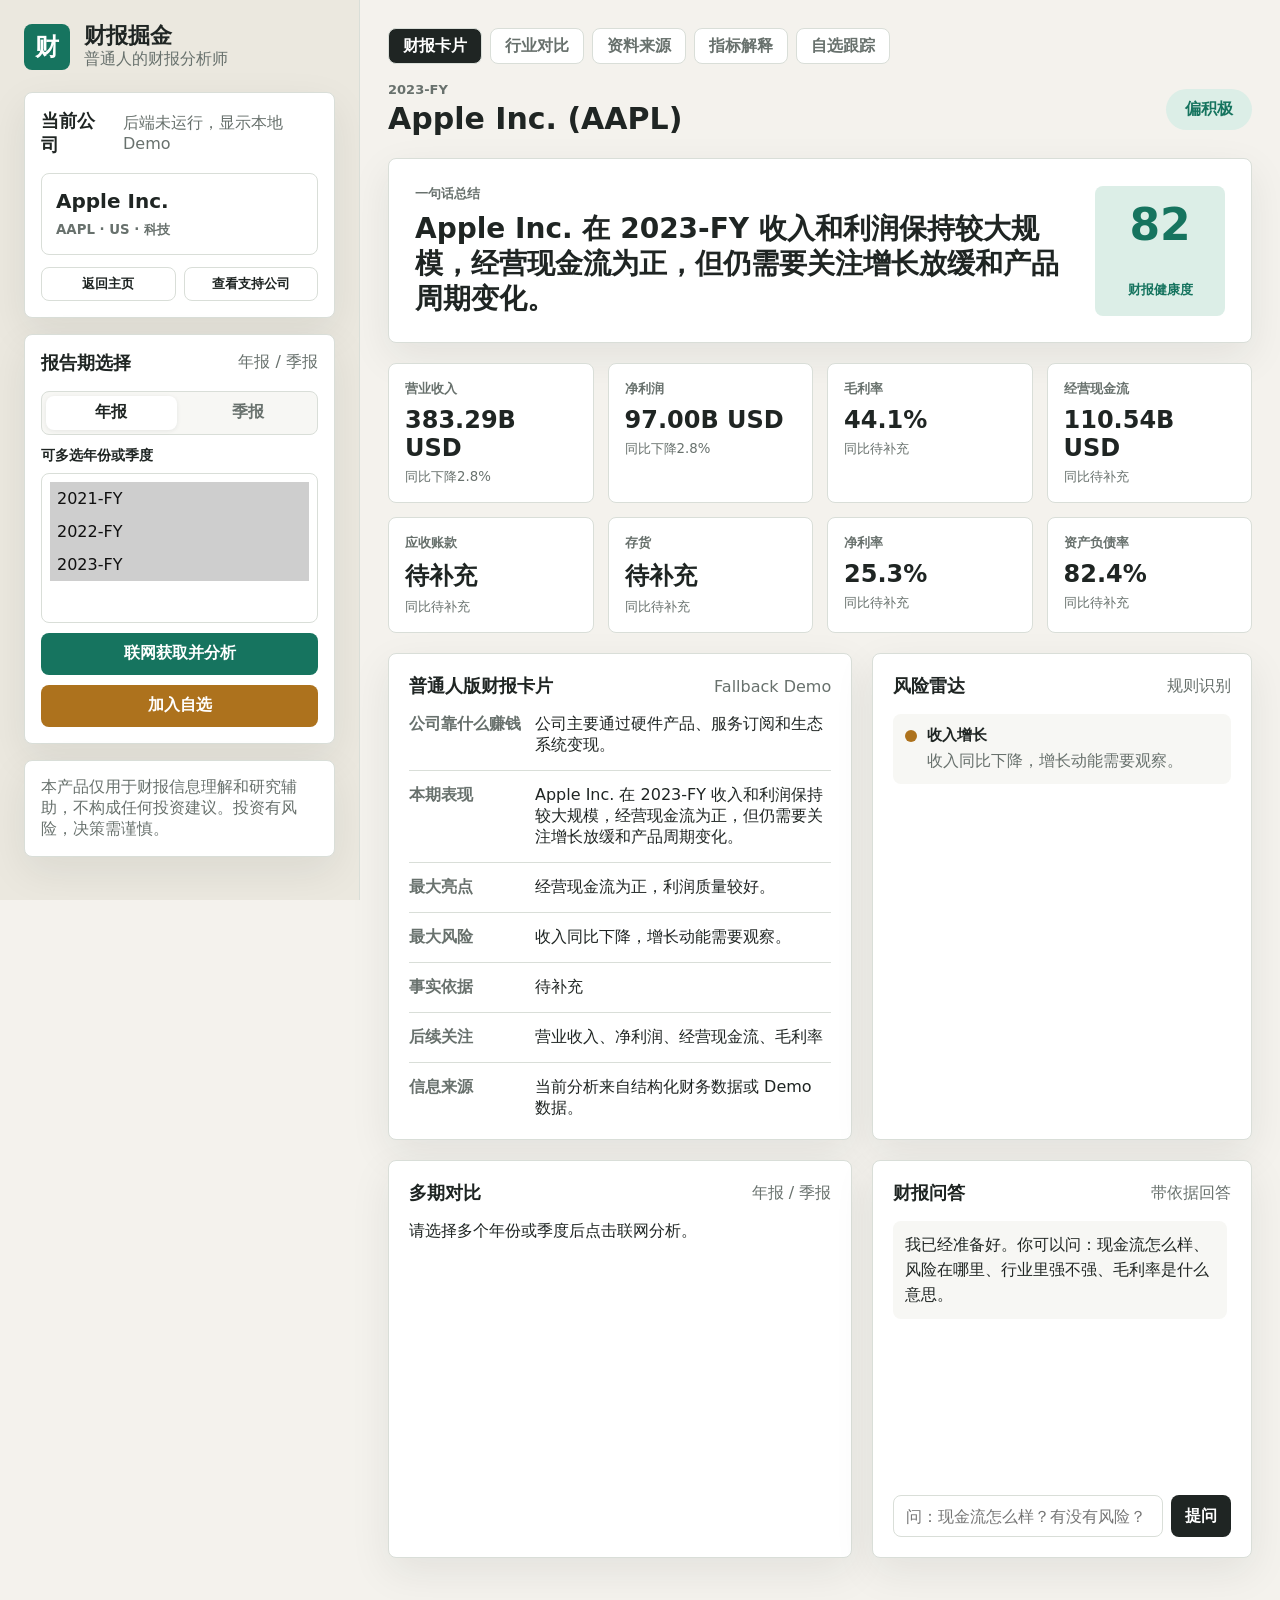
==== app/index.html @ c4187f8a "Initial financial report mining app" ====
<!doctype html>
<html lang="zh-CN">
  <head>
    <meta charset="UTF-8" />
    <meta name="viewport" content="width=device-width, initial-scale=1.0" />
    <title>财报掘金</title>
    <link rel="stylesheet" href="./styles.css?v=20260617-2" />
  </head>
  <body>
    <main class="app-shell">
      <aside class="sidebar">
        <div class="brand">
          <div class="brand-mark">财</div>
          <div>
            <h1>财报掘金</h1>
            <p>普通人的财报分析师</p>
          </div>
        </div>

        <section class="panel compact">
          <div class="section-title">
            <h2>当前公司</h2>
            <span id="backendStatus">后端检测中</span>
          </div>
          <div class="selected-company">
            <strong id="sidebarCompanyName">等待载入</strong>
            <small id="sidebarCompanyMeta">请从主页输入股票代码进入分析。</small>
          </div>
          <div class="service-links">
            <a class="support-link" href="./home.html">返回主页</a>
            <a class="support-link" href="./support.html">查看支持公司</a>
          </div>
        </section>

        <section class="panel compact">
          <div class="section-title">
            <h2>报告期选择</h2>
            <span>年报 / 季报</span>
          </div>
          <div class="segmented">
            <button id="annualButton" type="button" class="segment active">年报</button>
            <button id="quarterlyButton" type="button" class="segment">季报</button>
          </div>
          <label for="periodSelect">可多选年份或季度</label>
          <select id="periodSelect" multiple></select>
          <button id="onlineAnalyzeButton" type="button" class="full-button">联网获取并分析</button>
          <button id="watchButton" type="button" class="full-button tertiary">加入自选</button>
        </section>

        <section class="panel compact disclaimer">
          本产品仅用于财报信息理解和研究辅助，不构成任何投资建议。投资有风险，决策需谨慎。
        </section>
      </aside>

      <section class="workspace">
        <nav class="tabs">
          <button class="tab active" data-view="overview">财报卡片</button>
          <button class="tab" data-view="industry">行业对比</button>
          <button class="tab" data-view="reports">资料来源</button>
          <button class="tab" data-view="learning">指标解释</button>
          <button class="tab" data-view="watchlist">自选跟踪</button>
        </nav>

        <header class="topbar">
          <div>
            <p id="reportPeriod" class="eyebrow">2025 年报</p>
            <h2 id="companyTitle">贵州茅台</h2>
          </div>
          <div id="stanceBadge" class="stance-badge neutral">中性</div>
        </header>

        <section class="hero-summary">
          <div>
            <p class="eyebrow">一句话总结</p>
            <h3 id="oneLineSummary">收入与利润保持增长，现金流质量较好，但仍需观察渠道库存和费用变化。</h3>
          </div>
          <div class="score-box">
            <span id="healthScore">82</span>
            <small>财报健康度</small>
          </div>
        </section>

        <section class="grid metrics-grid" id="metricsGrid"></section>

        <section class="two-column">
          <article class="panel">
            <div class="section-title">
              <h2>普通人版财报卡片</h2>
              <span id="sourceTag">Demo 数据</span>
            </div>
            <div id="reportCard" class="report-card"></div>
          </article>

          <article class="panel">
            <div class="section-title">
              <h2>风险雷达</h2>
              <span>规则识别</span>
            </div>
            <div id="riskRadar" class="risk-list"></div>
          </article>
        </section>

        <section class="two-column">
          <article class="panel">
            <div class="section-title">
              <h2>多期对比</h2>
              <span>年报 / 季报</span>
            </div>
            <div id="periodCompare" class="peer-table"></div>
          </article>

          <article class="panel qa-panel">
            <div class="section-title">
              <h2>财报问答</h2>
              <span>带依据回答</span>
            </div>
            <div id="chatLog" class="chat-log"></div>
            <div class="qa-input-row">
              <input id="questionInput" type="text" placeholder="问：现金流怎么样？有没有风险？" />
              <button id="askButton" type="button">提问</button>
            </div>
          </article>
        </section>

        <section id="industryView" class="panel hidden view-section">
          <div class="section-title">
            <h2>行业对比</h2>
            <button id="industryAnalyzeButton" type="button" class="ghost-button">生成对比</button>
          </div>
          <p id="industryInsight" class="muted-line">选择公司后可生成同行横向比较。</p>
          <div id="industryCompare" class="peer-table"></div>
        </section>

        <section id="reportsView" class="panel hidden view-section">
          <div class="section-title">
            <h2>资料来源</h2>
            <button id="refreshReportsButton" type="button" class="ghost-button">刷新列表</button>
          </div>
          <div id="reportList" class="source-list"></div>
        </section>

        <section id="learningView" class="panel hidden view-section">
          <div class="section-title">
            <h2>指标解释</h2>
            <span>点击指标卡片也可追问</span>
          </div>
          <div id="metricDictionary" class="dictionary-grid"></div>
        </section>

        <section id="watchlistView" class="panel hidden view-section">
          <div class="section-title">
            <h2>自选跟踪</h2>
            <div class="button-group">
              <button id="addAlertButton" type="button" class="ghost-button">创建提醒</button>
              <button id="refreshWatchlistButton" type="button" class="ghost-button">刷新</button>
            </div>
          </div>
          <div id="watchlist" class="source-list"></div>
          <div id="alertList" class="source-list alert-list"></div>
        </section>
      </section>
    </main>

    <script src="./app.js?v=20260617-4"></script>
  </body>
</html>
---- app/styles.css ----
:root {
  color-scheme: light;
  --bg: #f4f2ed;
  --surface: #ffffff;
  --surface-muted: #f7f7f4;
  --ink: #1f2523;
  --muted: #68716d;
  --line: #d9ded8;
  --green: #16745f;
  --green-soft: #dceee7;
  --amber: #ad721d;
  --amber-soft: #faebcf;
  --red: #b3423c;
  --red-soft: #f6dddd;
  --blue: #315f85;
  --blue-soft: #dce8f2;
  --shadow: 0 14px 40px rgba(31, 37, 35, 0.08);
}

* {
  box-sizing: border-box;
}

body {
  margin: 0;
  min-height: 100vh;
  overflow-x: hidden;
  background: var(--bg);
  color: var(--ink);
  font-family:
    Inter, ui-sans-serif, system-ui, -apple-system, BlinkMacSystemFont, "Segoe UI",
    sans-serif;
}

button,
input,
textarea,
select {
  font: inherit;
}

button {
  border: 0;
  cursor: pointer;
}

.app-shell {
  display: grid;
  grid-template-columns: minmax(300px, 360px) 1fr;
  width: 100%;
  min-width: 0;
  min-height: 100vh;
}

.sidebar {
  position: sticky;
  top: 0;
  min-width: 0;
  height: 100vh;
  overflow: auto;
  padding: 24px;
  border-right: 1px solid var(--line);
  background: #ebe8df;
}

.brand {
  display: flex;
  align-items: center;
  gap: 14px;
  min-width: 0;
  margin-bottom: 22px;
}

.brand-mark {
  display: grid;
  place-items: center;
  width: 46px;
  height: 46px;
  border-radius: 8px;
  background: var(--green);
  color: #fff;
  font-size: 24px;
  font-weight: 800;
}

.brand h1,
.brand p,
.topbar h2,
.topbar p,
.hero-summary h3,
.hero-summary p,
.section-title h2,
.eyebrow {
  margin: 0;
}

.brand h1 {
  font-size: 22px;
  line-height: 1.1;
}

.brand p,
.eyebrow,
.section-title span,
.disclaimer {
  color: var(--muted);
}

.workspace {
  min-width: 0;
  padding: 28px;
}

.topbar {
  display: flex;
  align-items: center;
  justify-content: space-between;
  gap: 18px;
  margin-bottom: 22px;
}

.topbar > *,
.brand > *,
.section-title > *,
.hero-summary > *,
.card-row > * {
  min-width: 0;
}

.topbar h2 {
  margin-top: 4px;
  font-size: 30px;
}

.eyebrow {
  font-size: 13px;
  font-weight: 700;
  letter-spacing: 0;
  text-transform: uppercase;
}

.panel,
.hero-summary {
  min-width: 0;
  border: 1px solid var(--line);
  border-radius: 8px;
  background: var(--surface);
  box-shadow: var(--shadow);
}

.panel {
  padding: 20px;
}

.compact {
  margin-bottom: 16px;
  padding: 16px;
}

.compact label {
  display: block;
  margin-bottom: 8px;
  font-size: 14px;
  font-weight: 700;
}

.support-link {
  display: inline-flex;
  align-items: center;
  justify-content: center;
  min-height: 34px;
  margin: 0 0 10px;
  border: 1px solid var(--line);
  border-radius: 8px;
  padding: 0 10px;
  background: rgba(255, 255, 255, 0.54);
  color: var(--ink);
  font-size: 13px;
  font-weight: 800;
  text-decoration: none;
}

.selected-company {
  display: grid;
  gap: 6px;
  margin-top: 14px;
  border: 1px solid var(--line);
  border-radius: 8px;
  padding: 14px;
  background: rgba(255, 255, 255, 0.62);
}

.selected-company strong {
  font-size: 20px;
  line-height: 1.3;
}

.selected-company small {
  color: var(--muted);
  font-weight: 700;
  line-height: 1.5;
}

.service-links {
  display: grid;
  grid-template-columns: 1fr 1fr;
  gap: 8px;
  margin-top: 12px;
}

.service-links .support-link {
  margin: 0;
}

.search-row,
.qa-input-row {
  display: grid;
  grid-template-columns: 1fr auto;
  min-width: 0;
  gap: 8px;
}

input,
textarea,
select {
  min-width: 0;
  width: 100%;
  border: 1px solid var(--line);
  border-radius: 8px;
  background: var(--surface);
  color: var(--ink);
  outline: none;
}

input {
  height: 42px;
  padding: 0 12px;
}

input[type="file"] {
  height: auto;
  margin-bottom: 8px;
  padding: 10px;
}

textarea {
  min-height: 180px;
  padding: 12px;
  line-height: 1.55;
  resize: vertical;
}

select {
  min-height: 136px;
  padding: 8px;
}

select option {
  padding: 7px;
}

.single-select {
  min-height: 42px;
  margin-bottom: 10px;
}

input:focus,
textarea:focus {
  border-color: var(--green);
  box-shadow: 0 0 0 3px rgba(22, 116, 95, 0.12);
}

button {
  min-height: 42px;
  border-radius: 8px;
  padding: 0 14px;
  background: var(--ink);
  color: #fff;
  font-weight: 700;
}

.ghost-button {
  min-height: 34px;
  background: var(--surface-muted);
  color: var(--ink);
  border: 1px solid var(--line);
}

.full-button {
  width: 100%;
  margin-top: 10px;
  background: var(--green);
}

.full-button.secondary {
  background: var(--blue);
}

.full-button.tertiary {
  background: var(--amber);
}

.segmented {
  display: grid;
  grid-template-columns: 1fr 1fr;
  gap: 6px;
  margin-bottom: 12px;
  padding: 4px;
  border: 1px solid var(--line);
  border-radius: 8px;
  background: var(--surface-muted);
}

.market-segment {
  grid-template-columns: repeat(3, 1fr);
}

.segment {
  min-height: 34px;
  background: transparent;
  color: var(--muted);
}

.segment.active {
  background: var(--surface);
  color: var(--ink);
  box-shadow: 0 1px 4px rgba(31, 37, 35, 0.08);
}

.status-ok {
  color: var(--green);
}

.status-error {
  color: var(--red);
}

.tabs {
  display: flex;
  flex-wrap: wrap;
  gap: 8px;
  margin-bottom: 18px;
}

.button-group {
  display: flex;
  flex-wrap: wrap;
  justify-content: flex-end;
  gap: 8px;
}

.alert-list {
  margin-top: 14px;
}

.tab {
  min-height: 36px;
  background: var(--surface);
  color: var(--muted);
  border: 1px solid var(--line);
}

.tab.active {
  background: var(--ink);
  color: #fff;
}

.hidden {
  display: none;
}

.view-section {
  margin-bottom: 20px;
}

.muted-line {
  margin: 0 0 14px;
  color: var(--muted);
}

.suggestions {
  display: grid;
  gap: 8px;
  margin-top: 10px;
}

.suggestion {
  display: flex;
  align-items: center;
  justify-content: space-between;
  gap: 12px;
  min-width: 0;
  padding: 10px 12px;
  border-radius: 8px;
  background: rgba(255, 255, 255, 0.62);
  border: 1px solid transparent;
  color: var(--ink);
  text-align: left;
}

.suggestion:hover {
  border-color: var(--green);
}

.suggestion span,
.suggestion small {
  min-width: 0;
  overflow-wrap: anywhere;
}

.suggestion span {
  font-weight: 800;
}

.suggestion small {
  flex: 0 0 auto;
  color: var(--muted);
  text-align: right;
}

.suggestion-empty {
  padding: 10px 12px;
  border: 1px dashed var(--line);
  border-radius: 8px;
  color: var(--muted);
  background: rgba(255, 255, 255, 0.48);
  font-size: 13px;
}

.hero-summary {
  display: grid;
  grid-template-columns: 1fr 130px;
  gap: 22px;
  align-items: center;
  margin-bottom: 20px;
  padding: 26px;
}

.hero-summary h3 {
  margin-top: 8px;
  max-width: 980px;
  font-size: 28px;
  line-height: 1.25;
  overflow-wrap: anywhere;
}

.score-box {
  display: grid;
  place-items: center;
  aspect-ratio: 1;
  border-radius: 8px;
  background: var(--green-soft);
  color: var(--green);
}

.score-box span {
  font-size: 44px;
  font-weight: 850;
  line-height: 1;
}

.score-box small {
  color: var(--green);
  font-weight: 700;
}

.metrics-grid {
  display: grid;
  grid-template-columns: repeat(4, minmax(160px, 1fr));
  gap: 14px;
  margin-bottom: 20px;
}

.metric-card {
  padding: 16px;
  border: 1px solid var(--line);
  border-radius: 8px;
  background: var(--surface);
  cursor: pointer;
}

.metric-card span {
  display: block;
  color: var(--muted);
  font-size: 13px;
  font-weight: 700;
}

.metric-card strong {
  display: block;
  margin-top: 8px;
  font-size: 24px;
}

.metric-card small {
  display: block;
  margin-top: 6px;
  color: var(--muted);
}

.two-column {
  display: grid;
  grid-template-columns: minmax(0, 1.1fr) minmax(0, 0.9fr);
  gap: 20px;
  margin-bottom: 20px;
}

.section-title {
  display: flex;
  align-items: center;
  justify-content: space-between;
  gap: 16px;
  margin-bottom: 16px;
}

.section-title h2 {
  font-size: 18px;
}

.report-card {
  display: grid;
  gap: 14px;
}

.card-row {
  display: grid;
  grid-template-columns: 112px 1fr;
  gap: 14px;
  padding-bottom: 14px;
  border-bottom: 1px solid var(--line);
}

.card-row:last-child {
  padding-bottom: 0;
  border-bottom: 0;
}

.card-row strong {
  color: var(--muted);
}

.risk-list {
  display: grid;
  gap: 10px;
}

.risk-item {
  display: grid;
  grid-template-columns: auto 1fr;
  gap: 10px;
  align-items: start;
  padding: 12px;
  border-radius: 8px;
  background: var(--surface-muted);
}

.risk-dot {
  width: 12px;
  height: 12px;
  margin-top: 4px;
  border-radius: 999px;
  background: var(--green);
}

.risk-item.yellow .risk-dot {
  background: var(--amber);
}

.risk-item.red .risk-dot {
  background: var(--red);
}

.risk-item p,
.risk-item h3 {
  margin: 0;
}

.risk-item h3 {
  font-size: 15px;
}

.risk-item p {
  margin-top: 4px;
  color: var(--muted);
  line-height: 1.45;
}

.peer-table {
  width: 100%;
  max-width: 100%;
  min-width: 0;
  overflow: auto;
}

.source-list {
  display: grid;
  gap: 10px;
}

.source-item {
  display: grid;
  gap: 4px;
  padding: 12px;
  border: 1px solid var(--line);
  border-radius: 8px;
  background: var(--surface-muted);
}

.source-item strong {
  font-size: 15px;
}

.source-item small,
.source-item p {
  margin: 0;
  color: var(--muted);
}

.dictionary-grid {
  display: grid;
  grid-template-columns: repeat(3, minmax(0, 1fr));
  gap: 12px;
}

.dictionary-card {
  padding: 14px;
  border: 1px solid var(--line);
  border-radius: 8px;
  background: var(--surface-muted);
}

.dictionary-card h3,
.dictionary-card p {
  margin: 0;
}

.dictionary-card h3 {
  margin-bottom: 8px;
  font-size: 16px;
}

.dictionary-card p {
  color: var(--muted);
  line-height: 1.5;
}

table {
  width: 100%;
  border-collapse: collapse;
  min-width: 520px;
}

th,
td {
  padding: 12px 10px;
  border-bottom: 1px solid var(--line);
  text-align: left;
  white-space: nowrap;
}

th {
  color: var(--muted);
  font-size: 13px;
}

.qa-panel {
  display: grid;
  grid-template-rows: auto minmax(260px, 1fr) auto;
}

.chat-log {
  display: grid;
  align-content: start;
  gap: 12px;
  max-height: 360px;
  overflow: auto;
  padding-right: 4px;
}

.message {
  padding: 12px;
  border-radius: 8px;
  line-height: 1.55;
}

.message.user {
  justify-self: end;
  max-width: 84%;
  background: var(--blue);
  color: #fff;
}

.message.agent {
  background: var(--surface-muted);
}

.message small {
  display: block;
  margin-top: 8px;
  color: var(--muted);
}

.qa-input-row {
  margin-top: 14px;
}

.stance-badge {
  min-width: 86px;
  padding: 10px 14px;
  border-radius: 999px;
  text-align: center;
  font-weight: 800;
}

.stance-badge.positive {
  background: var(--green-soft);
  color: var(--green);
}

.stance-badge.neutral {
  background: var(--blue-soft);
  color: var(--blue);
}

.stance-badge.cautious {
  background: var(--amber-soft);
  color: var(--amber);
}

@media (max-width: 1080px) {
  .app-shell,
  .two-column {
    grid-template-columns: 1fr;
  }

  .sidebar {
    position: static;
    height: auto;
  }

  .metrics-grid {
    grid-template-columns: repeat(2, minmax(0, 1fr));
  }

  .dictionary-grid {
    grid-template-columns: repeat(2, minmax(0, 1fr));
  }
}

@media (max-width: 640px) {
  .workspace,
  .sidebar {
    padding: 16px;
  }

  .hero-summary {
    grid-template-columns: 1fr;
  }

  .hero-summary h3 {
    font-size: 22px;
  }

  .metrics-grid,
  .card-row,
  .dictionary-grid {
    grid-template-columns: 1fr;
  }

  .search-row {
    grid-template-columns: 1fr;
  }

  .topbar {
    align-items: flex-start;
    flex-direction: column;
  }
}
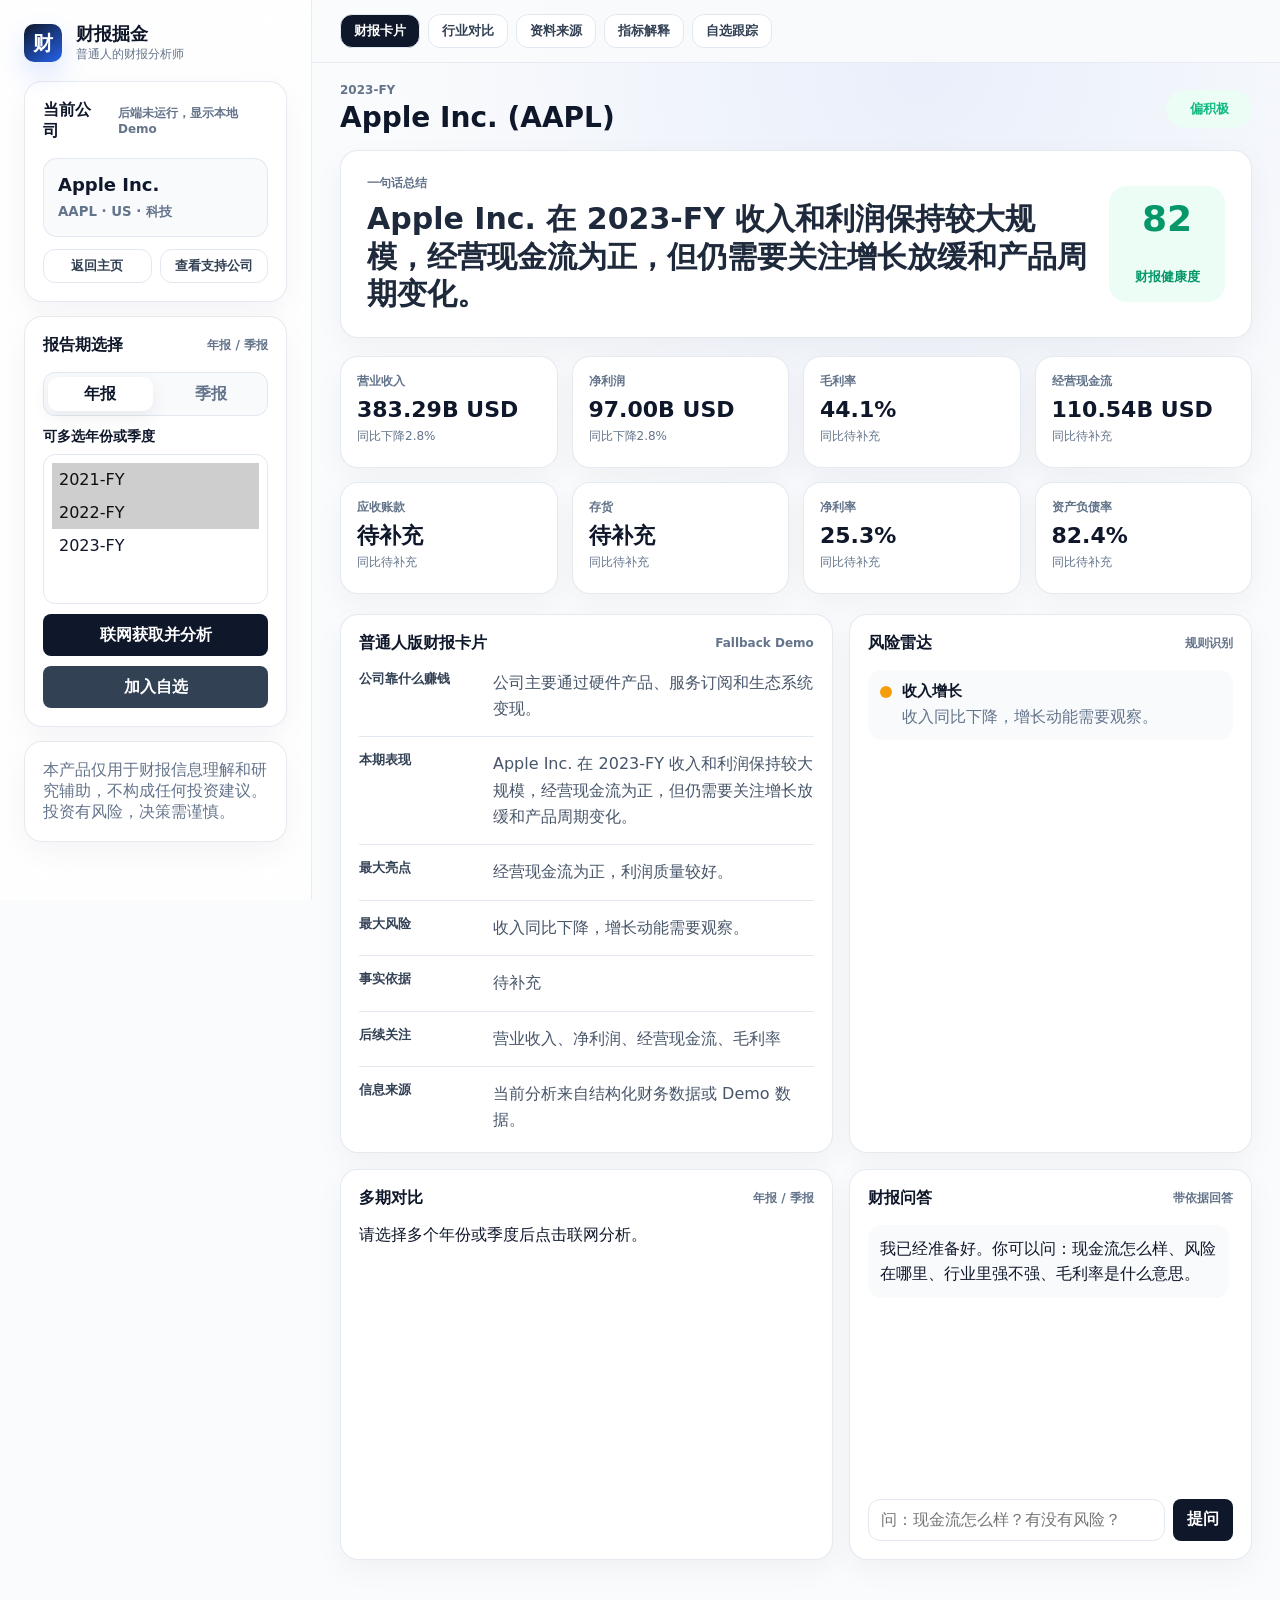
==== commit 7010d700: "Refactor app flows and update supporting assets" ====
--- a/app/index.html
+++ b/app/index.html
@@ -4,7 +4,8 @@
     <meta charset="UTF-8" />
     <meta name="viewport" content="width=device-width, initial-scale=1.0" />
     <title>财报掘金</title>
-    <link rel="stylesheet" href="./styles.css?v=20260617-2" />
+    <link rel="stylesheet" href="./fm-ui.css?v=20260625-2" />
+    <link rel="stylesheet" href="./styles.css?v=20260625-5" />
   </head>
   <body>
     <main class="app-shell">
@@ -61,10 +62,10 @@
           <button class="tab" data-view="watchlist">自选跟踪</button>
         </nav>
 
-        <header class="topbar">
+        <header id="overviewView" class="topbar">
           <div>
-            <p id="reportPeriod" class="eyebrow">2025 年报</p>
-            <h2 id="companyTitle">贵州茅台</h2>
+            <p id="reportPeriod" class="eyebrow">报告期载入中</p>
+            <h2 id="companyTitle">正在载入公司</h2>
           </div>
           <div id="stanceBadge" class="stance-badge neutral">中性</div>
         </header>
@@ -72,10 +73,10 @@
         <section class="hero-summary">
           <div>
             <p class="eyebrow">一句话总结</p>
-            <h3 id="oneLineSummary">收入与利润保持增长，现金流质量较好，但仍需观察渠道库存和费用变化。</h3>
+            <h3 id="oneLineSummary">正在读取公开披露数据、校验财务事实，并生成通俗分析...</h3>
           </div>
           <div class="score-box">
-            <span id="healthScore">82</span>
+            <span id="healthScore">--</span>
             <small>财报健康度</small>
           </div>
         </section>
@@ -161,6 +162,7 @@
       </section>
     </main>
 
-    <script src="./app.js?v=20260617-4"></script>
+    <script src="./fm-ui.js?v=20260625-2"></script>
+    <script src="./app.js?v=20260625-5"></script>
   </body>
 </html>
--- a/app/fm-ui.css
+++ b/app/fm-ui.css
@@ -0,0 +1,82 @@
+:root {
+  --fm-bg: #fafbfc;
+  --fm-surface: #ffffff;
+  --fm-surface-muted: #f8fafc;
+  --fm-ink: #0f172a;
+  --fm-muted: #64748b;
+  --fm-line: #e2e8f0;
+  --fm-blue: #2563eb;
+  --fm-green: #10b981;
+  --fm-red: #ef4444;
+  --fm-shadow: 0 12px 34px rgba(15, 23, 42, 0.06);
+}
+
+.fm-card {
+  border: 1px solid var(--fm-line);
+  border-radius: 18px;
+  background: var(--fm-surface);
+  box-shadow: var(--fm-shadow);
+}
+
+.fm-muted {
+  color: var(--fm-muted);
+}
+
+.fm-button {
+  min-height: 42px;
+  border: 0;
+  border-radius: 11px;
+  padding: 0 14px;
+  background: var(--fm-ink);
+  color: #fff;
+  font: inherit;
+  font-weight: 800;
+  cursor: pointer;
+}
+
+.fm-button.secondary {
+  border: 1px solid var(--fm-line);
+  background: var(--fm-surface);
+  color: #334155;
+}
+
+.fm-status {
+  display: grid;
+  gap: 8px;
+  border: 1px solid var(--fm-line);
+  border-radius: 16px;
+  padding: 18px;
+  background: var(--fm-surface-muted);
+  color: var(--fm-muted);
+}
+
+.fm-status h3,
+.fm-status p {
+  margin: 0;
+}
+
+.fm-status h3 {
+  color: var(--fm-ink);
+}
+
+.fm-status.error {
+  border-color: rgba(239, 68, 68, 0.24);
+  background: #fef2f2;
+  color: #991b1b;
+}
+
+.fm-skeleton {
+  border-radius: 999px;
+  background: linear-gradient(90deg, #eef2f7, #ffffff, #eef2f7);
+  background-size: 220% 100%;
+  animation: fm-skeleton 1.4s infinite linear;
+}
+
+@keyframes fm-skeleton {
+  from {
+    background-position: 100% 0;
+  }
+  to {
+    background-position: -120% 0;
+  }
+}
--- a/app/styles.css
+++ b/app/styles.css
@@ -1,20 +1,20 @@
 :root {
   color-scheme: light;
-  --bg: #f4f2ed;
+  --bg: #fafbfc;
   --surface: #ffffff;
-  --surface-muted: #f7f7f4;
-  --ink: #1f2523;
-  --muted: #68716d;
-  --line: #d9ded8;
-  --green: #16745f;
-  --green-soft: #dceee7;
-  --amber: #ad721d;
-  --amber-soft: #faebcf;
-  --red: #b3423c;
-  --red-soft: #f6dddd;
-  --blue: #315f85;
-  --blue-soft: #dce8f2;
-  --shadow: 0 14px 40px rgba(31, 37, 35, 0.08);
+  --surface-muted: #f8fafc;
+  --ink: #0f172a;
+  --muted: #64748b;
+  --line: #e2e8f0;
+  --green: #10b981;
+  --green-soft: #ecfdf5;
+  --amber: #d97706;
+  --amber-soft: #fffbeb;
+  --red: #ef4444;
+  --red-soft: #fef2f2;
+  --blue: #2563eb;
+  --blue-soft: #eff6ff;
+  --shadow: 0 12px 34px rgba(15, 23, 42, 0.06);
 }
 
 * {
@@ -371,6 +371,11 @@
 
 .view-section {
   margin-bottom: 20px;
+  scroll-margin-top: 18px;
+}
+
+.topbar {
+  scroll-margin-top: 18px;
 }
 
 .muted-line {
@@ -704,6 +709,115 @@
   margin-top: 14px;
 }
 
+.analysis-state {
+  display: grid;
+  gap: 10px;
+  min-height: 150px;
+  border: 1px solid var(--line);
+  border-radius: 8px;
+  padding: 18px;
+  background: var(--surface-muted);
+}
+
+.analysis-state h3,
+.analysis-state p {
+  margin: 0;
+}
+
+.analysis-state p,
+.analysis-state small {
+  color: var(--muted);
+  line-height: 1.55;
+}
+
+.analysis-state.failed {
+  border-color: rgba(179, 66, 60, 0.24);
+  background: var(--red-soft);
+}
+
+.analysis-state.failed p {
+  color: #7d2f2a;
+}
+
+.analysis-skeleton-lines {
+  display: grid;
+  gap: 8px;
+  margin-top: 6px;
+}
+
+.analysis-skeleton-lines i,
+.skeleton-card i,
+.skeleton-risk i,
+.skeleton-chart {
+  border-radius: 999px;
+  background: linear-gradient(90deg, #e8ebe7, #f8faf7, #e8ebe7);
+  background-size: 220% 100%;
+  animation: analysis-skeleton 1.4s infinite linear;
+}
+
+.analysis-skeleton-lines i {
+  height: 14px;
+}
+
+.analysis-skeleton-lines i:nth-child(2) {
+  width: 78%;
+}
+
+.analysis-skeleton-lines i:nth-child(3) {
+  width: 56%;
+}
+
+.skeleton-card {
+  cursor: default;
+}
+
+.skeleton-card i {
+  display: block;
+  height: 13px;
+  margin-bottom: 12px;
+}
+
+.skeleton-card i:nth-child(2) {
+  width: 72%;
+  height: 24px;
+}
+
+.skeleton-card i:nth-child(3) {
+  width: 48%;
+}
+
+.skeleton-risk {
+  pointer-events: none;
+}
+
+.skeleton-risk i {
+  display: block;
+  height: 13px;
+  margin-bottom: 8px;
+}
+
+.skeleton-risk i:first-child {
+  width: 44%;
+}
+
+.skeleton-risk i:last-child {
+  width: 82%;
+}
+
+.skeleton-chart {
+  height: 220px;
+  border-radius: 8px;
+}
+
+@keyframes analysis-skeleton {
+  from {
+    background-position: 100% 0;
+  }
+  to {
+    background-position: -120% 0;
+  }
+}
+
 .stance-badge {
   min-width: 86px;
   padding: 10px 14px;
@@ -776,3 +890,321 @@
     flex-direction: column;
   }
 }
+
+/* V2 Financial insight refresh: Project B style without changing API orchestration. */
+body {
+  background:
+    radial-gradient(circle at 72% 4%, rgba(37, 99, 235, 0.08), transparent 30%),
+    var(--bg);
+}
+
+.app-shell {
+  grid-template-columns: minmax(270px, 312px) 1fr;
+}
+
+.sidebar {
+  border-right-color: rgba(226, 232, 240, 0.78);
+  background: rgba(255, 255, 255, 0.78);
+  backdrop-filter: blur(20px);
+}
+
+.brand {
+  margin-bottom: 18px;
+}
+
+.brand-mark {
+  width: 38px;
+  height: 38px;
+  border-radius: 10px;
+  background: linear-gradient(145deg, #0f172a, #2563eb);
+  font-size: 20px;
+  box-shadow: 0 12px 26px rgba(37, 99, 235, 0.16);
+}
+
+.brand h1 {
+  font-size: 18px;
+}
+
+.brand p {
+  margin-top: 2px;
+  font-size: 12px;
+}
+
+.workspace {
+  padding: 24px 28px 40px;
+}
+
+.panel,
+.hero-summary,
+.metric-card {
+  border-color: rgba(226, 232, 240, 0.88);
+  border-radius: 18px;
+  box-shadow: 0 10px 30px rgba(15, 23, 42, 0.045);
+}
+
+.panel {
+  padding: 18px;
+}
+
+.compact {
+  margin-bottom: 14px;
+}
+
+.selected-company,
+.source-item,
+.dictionary-card,
+.risk-item,
+.message.agent,
+.analysis-state,
+.suggestion,
+.suggestion-empty {
+  border-color: rgba(226, 232, 240, 0.9);
+  border-radius: 14px;
+  background: #f8fafc;
+}
+
+.selected-company strong {
+  font-size: 18px;
+}
+
+.support-link,
+.ghost-button,
+input,
+textarea,
+select,
+.segmented,
+.tab {
+  border-color: #e2e8f0;
+  border-radius: 12px;
+}
+
+input,
+textarea,
+select {
+  background: #ffffff;
+}
+
+input:focus,
+textarea:focus {
+  border-color: #93c5fd;
+  box-shadow: 0 0 0 4px rgba(59, 130, 246, 0.13);
+}
+
+button,
+.tab.active {
+  background: #0f172a;
+}
+
+button:hover,
+.tab.active:hover {
+  background: #1e293b;
+}
+
+.ghost-button,
+.support-link,
+.tab {
+  background: #ffffff;
+  color: #334155;
+}
+
+.ghost-button:hover,
+.support-link:hover,
+.tab:hover {
+  background: #f8fafc;
+}
+
+.full-button {
+  background: #0f172a;
+}
+
+.full-button.secondary,
+.full-button.tertiary {
+  background: #334155;
+}
+
+.segmented {
+  padding: 4px;
+  background: #f8fafc;
+}
+
+.segment {
+  border-radius: 10px;
+}
+
+.segment.active {
+  color: #0f172a;
+  box-shadow: 0 6px 18px rgba(15, 23, 42, 0.07);
+}
+
+.tabs {
+  position: sticky;
+  top: 0;
+  z-index: 5;
+  margin: -24px -28px 20px;
+  padding: 14px 28px;
+  border-bottom: 1px solid rgba(226, 232, 240, 0.78);
+  background: rgba(250, 251, 252, 0.88);
+  backdrop-filter: blur(18px);
+}
+
+.tab {
+  min-height: 34px;
+  padding: 0 13px;
+  font-size: 13px;
+}
+
+.topbar {
+  margin-bottom: 16px;
+}
+
+.topbar h2 {
+  font-size: 28px;
+  line-height: 1.18;
+}
+
+.eyebrow {
+  color: #64748b;
+  font-size: 12px;
+  text-transform: none;
+}
+
+.hero-summary {
+  grid-template-columns: 1fr 116px;
+  margin-bottom: 18px;
+  padding: 24px 26px;
+}
+
+.hero-summary h3 {
+  font-size: clamp(22px, 2.5vw, 30px);
+  color: #1e293b;
+}
+
+.score-box {
+  border-radius: 18px;
+  background: #ecfdf5;
+  color: #059669;
+}
+
+.score-box span {
+  font-size: 36px;
+}
+
+.score-box small {
+  color: #059669;
+}
+
+.metrics-grid {
+  gap: 14px;
+}
+
+.metric-card {
+  min-height: 112px;
+  padding: 16px;
+}
+
+.metric-card:hover {
+  transform: translateY(-1px);
+  box-shadow: 0 16px 38px rgba(15, 23, 42, 0.08);
+}
+
+.metric-card span {
+  font-size: 12px;
+}
+
+.metric-card strong {
+  font-size: 22px;
+  line-height: 1.1;
+  overflow-wrap: anywhere;
+}
+
+.metric-card small {
+  color: #64748b;
+  font-size: 12px;
+}
+
+.two-column {
+  gap: 16px;
+  margin-bottom: 16px;
+}
+
+.section-title h2 {
+  font-size: 16px;
+}
+
+.section-title span {
+  font-size: 12px;
+  font-weight: 800;
+}
+
+.card-row {
+  grid-template-columns: 120px 1fr;
+}
+
+.card-row strong {
+  color: #334155;
+  font-size: 13px;
+}
+
+.card-row div {
+  color: #475569;
+  line-height: 1.65;
+}
+
+.risk-dot {
+  background: #10b981;
+}
+
+.risk-item.yellow .risk-dot {
+  background: #f59e0b;
+}
+
+.risk-item.red .risk-dot {
+  background: #ef4444;
+}
+
+.message.user {
+  background: #0f172a;
+}
+
+.analysis-state.failed {
+  border-color: rgba(239, 68, 68, 0.24);
+}
+
+.analysis-skeleton-lines i,
+.skeleton-card i,
+.skeleton-risk i,
+.skeleton-chart {
+  background: linear-gradient(90deg, #eef2f7, #ffffff, #eef2f7);
+  background-size: 220% 100%;
+}
+
+.stance-badge {
+  border-radius: 999px;
+  font-size: 13px;
+}
+
+@media (max-width: 1080px) {
+  .tabs {
+    position: static;
+    margin: 0 0 18px;
+    padding: 0;
+    border-bottom: 0;
+    background: transparent;
+  }
+}
+
+@media (max-width: 640px) {
+  .workspace,
+  .sidebar {
+    padding: 16px;
+  }
+
+  .tabs {
+    margin: 0 0 16px;
+    padding: 0;
+  }
+
+  .hero-summary {
+    grid-template-columns: 1fr;
+  }
+}
